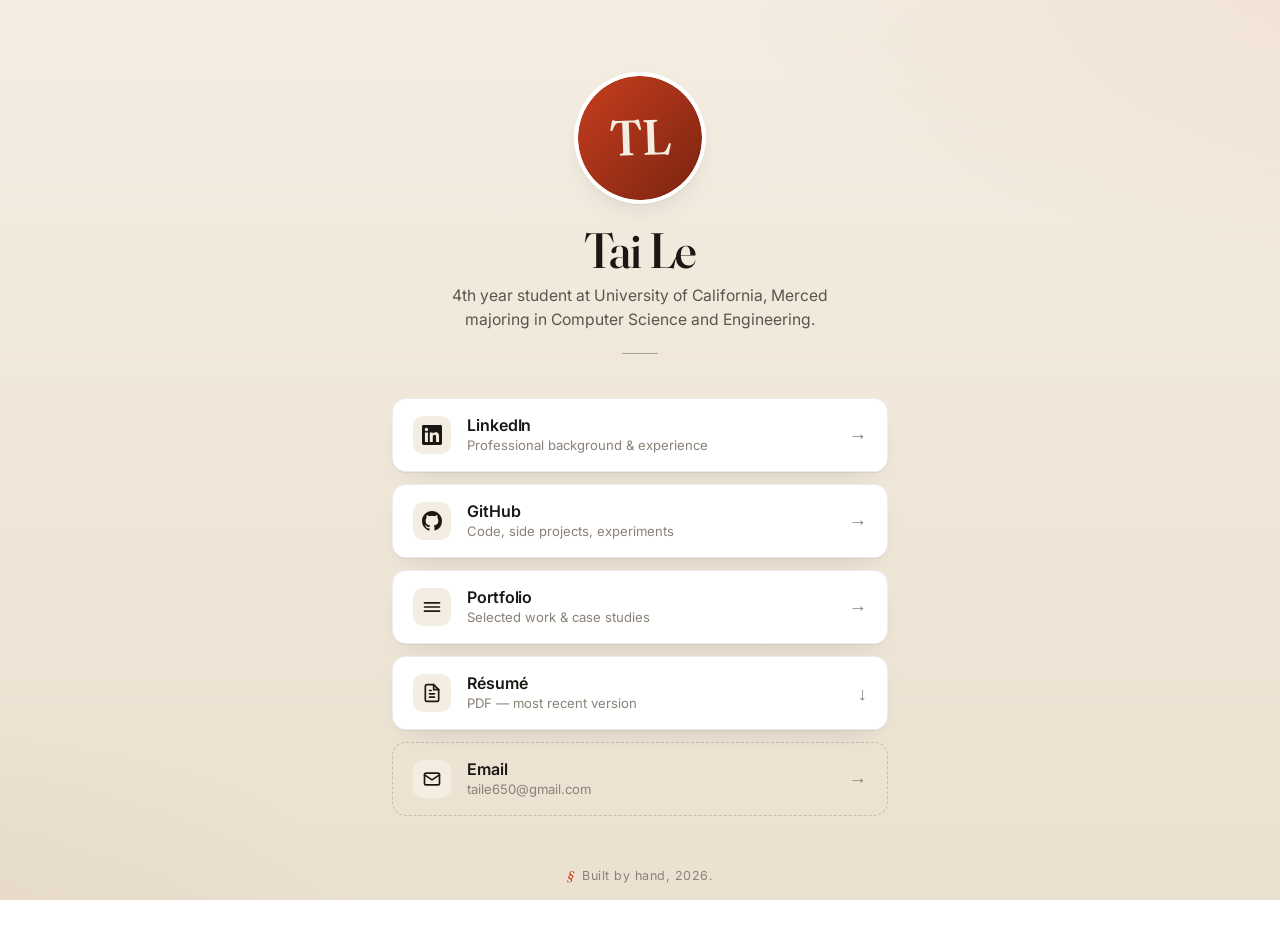
==== index.html @ edf8355c "Initial commit" ====
<!doctype html>
<html lang="en">
  <head>
    <meta charset="utf-8" />
    <meta name="viewport" content="width=device-width, initial-scale=1, viewport-fit=cover" />
    <meta name="theme-color" content="#f4ede2" />
    <title>Tai Le — Links</title>
    <meta name="description" content="Tai Le's links: portfolio, GitHub, LinkedIn, and résumé." />

    <link rel="preconnect" href="https://fonts.googleapis.com" />
    <link rel="preconnect" href="https://fonts.gstatic.com" crossorigin />
    <link
      href="https://fonts.googleapis.com/css2?family=Fraunces:opsz,wght@9..144,400;9..144,500;9..144,700&family=Inter:wght@400;500;600&display=swap"
      rel="stylesheet"
    />

    <link rel="stylesheet" href="styles.css" />
  </head>
  <body>
    <a class="skip-link" href="#links">Skip to links</a>

    <main class="page">
      <header class="profile" aria-labelledby="name">
        <div class="avatar" role="img" aria-label="Profile picture of Tai Le">
          <!-- Swap this SVG for an <img src="profile.jpg" alt="..." /> to use your own photo. -->
          <svg viewBox="0 0 120 120" xmlns="http://www.w3.org/2000/svg" aria-hidden="true">
            <defs>
              <linearGradient id="avatar-bg" x1="0" y1="0" x2="1" y2="1">
                <stop offset="0%" stop-color="#c73e1d" />
                <stop offset="100%" stop-color="#7a2412" />
              </linearGradient>
            </defs>
            <rect width="120" height="120" rx="60" fill="url(#avatar-bg)" />
            <text
              x="50%"
              y="54%"
              text-anchor="middle"
              dominant-baseline="middle"
              font-family="Fraunces, serif"
              font-size="48"
              font-weight="500"
              fill="#f4ede2"
              letter-spacing="-1"
            >
              TL
            </text>
          </svg>
        </div>

        <h1 id="name" class="name">Tai Le</h1>
        <p class="bio">
          4th year student at University of California, Merced majoring in Computer Science and Engineering.
        </p>
      </header>

      <nav id="links" class="links" aria-label="Personal links">
        <a class="link" href="https://www.linkedin.com/in/" target="_blank" rel="noopener noreferrer">
          <span class="link__icon" aria-hidden="true">
            <svg viewBox="0 0 24 24" fill="currentColor">
              <path d="M20.45 20.45h-3.55v-5.57c0-1.33-.03-3.04-1.85-3.04-1.85 0-2.14 1.45-2.14 2.94v5.67H9.36V9h3.41v1.56h.05c.47-.9 1.64-1.85 3.37-1.85 3.6 0 4.27 2.37 4.27 5.45v6.29zM5.34 7.43a2.06 2.06 0 11-.01-4.12 2.06 2.06 0 01.01 4.12zM7.12 20.45H3.56V9h3.56v11.45zM22.22 0H1.77C.79 0 0 .77 0 1.72v20.56C0 23.23.79 24 1.77 24h20.45c.98 0 1.78-.77 1.78-1.72V1.72C24 .77 23.2 0 22.22 0z" />
            </svg>
          </span>
          <span class="link__body">
            <span class="link__title">LinkedIn</span>
            <span class="link__desc">Professional background &amp; experience</span>
          </span>
          <span class="link__arrow" aria-hidden="true">→</span>
        </a>

        <a class="link" href="https://github.com/Tai-Le650" target="_blank" rel="noopener noreferrer">
          <span class="link__icon" aria-hidden="true">
            <svg viewBox="0 0 24 24" fill="currentColor">
              <path
                fill-rule="evenodd"
                clip-rule="evenodd"
                d="M12 0C5.37 0 0 5.37 0 12c0 5.3 3.44 9.8 8.21 11.39.6.11.82-.26.82-.58 0-.29-.01-1.04-.02-2.04-3.34.73-4.04-1.61-4.04-1.61-.55-1.38-1.33-1.75-1.33-1.75-1.09-.74.08-.73.08-.73 1.2.09 1.84 1.24 1.84 1.24 1.07 1.83 2.81 1.3 3.49.99.11-.78.42-1.3.76-1.6-2.66-.3-5.47-1.33-5.47-5.93 0-1.31.47-2.38 1.24-3.22-.12-.3-.54-1.52.12-3.18 0 0 1-.32 3.3 1.23a11.5 11.5 0 016 0c2.28-1.55 3.29-1.23 3.29-1.23.66 1.66.24 2.88.12 3.18.77.84 1.23 1.91 1.23 3.22 0 4.61-2.81 5.62-5.49 5.92.43.37.82 1.1.82 2.22 0 1.6-.02 2.89-.02 3.29 0 .32.22.7.83.58A12 12 0 0024 12c0-6.63-5.37-12-12-12z"
              />
            </svg>
          </span>
          <span class="link__body">
            <span class="link__title">GitHub</span>
            <span class="link__desc">Code, side projects, experiments</span>
          </span>
          <span class="link__arrow" aria-hidden="true">→</span>
        </a>

        <a class="link" href="portfolio.html">
          <span class="link__icon" aria-hidden="true">
            <svg viewBox="0 0 24 24" fill="none" stroke="currentColor" stroke-width="2" stroke-linecap="round" stroke-linejoin="round">
              <path d="M3 7h18M3 12h18M3 17h18" />
            </svg>
          </span>
          <span class="link__body">
            <span class="link__title">Portfolio</span>
            <span class="link__desc">Selected work &amp; case studies</span>
          </span>
          <span class="link__arrow" aria-hidden="true">→</span>
        </a>

        <a class="link" href="resume.pdf" target="_blank" rel="noopener noreferrer">
          <span class="link__icon" aria-hidden="true">
            <svg viewBox="0 0 24 24" fill="none" stroke="currentColor" stroke-width="2" stroke-linecap="round" stroke-linejoin="round">
              <path d="M14 2H6a2 2 0 0 0-2 2v16a2 2 0 0 0 2 2h12a2 2 0 0 0 2-2V8z" />
              <path d="M14 2v6h6" />
              <path d="M9 13h6M9 17h6M9 9h2" />
            </svg>
          </span>
          <span class="link__body">
            <span class="link__title">Résumé</span>
            <span class="link__desc">PDF — most recent version</span>
          </span>
          <span class="link__arrow" aria-hidden="true">↓</span>
        </a>

        <a class="link link--ghost" href="mailto:tle271@ucmerced.edu">
          <span class="link__icon" aria-hidden="true">
            <svg viewBox="0 0 24 24" fill="none" stroke="currentColor" stroke-width="2" stroke-linecap="round" stroke-linejoin="round">
              <rect x="3" y="5" width="18" height="14" rx="2" />
              <path d="m3 7 9 6 9-6" />
            </svg>
          </span>
          <span class="link__body">
            <span class="link__title">Email</span>
            <span class="link__desc">taile650@gmail.com</span>
          </span>
          <span class="link__arrow" aria-hidden="true">→</span>
        </a>
      </nav>

      <footer class="footer">
        <p>
          <span class="footer__mark">&sect;</span>
          Built by hand, <span id="year">2026</span>.
        </p>
      </footer>
    </main>

    <script>
      document.getElementById('year').textContent = new Date().getFullYear();
    </script>
  </body>
</html>
---- styles.css ----
/* ---------- Tokens ---------- */
:root {
  --bg: #f4ede2;
  --bg-deep: #ebe1d0;
  --ink: #1a1714;
  --ink-soft: #5c544c;
  --ink-muted: #8a8278;
  --paper: #ffffff;
  --rule: #1a1714;
  --accent: #c73e1d;
  --accent-deep: #7a2412;

  --radius: 14px;
  --radius-lg: 22px;
  --shadow-soft: 0 1px 0 rgba(26, 23, 20, 0.06), 0 10px 30px -18px rgba(26, 23, 20, 0.25);
  --shadow-lift: 0 2px 0 rgba(26, 23, 20, 0.08), 0 22px 40px -22px rgba(26, 23, 20, 0.35);

  --font-serif: "Fraunces", "Iowan Old Style", Georgia, serif;
  --font-sans: "Inter", -apple-system, BlinkMacSystemFont, "Segoe UI", Roboto, sans-serif;
}

/* ---------- Reset-ish ---------- */
*,
*::before,
*::after {
  box-sizing: border-box;
}

html,
body {
  margin: 0;
  padding: 0;
}

body {
  min-height: 100svh;
  font-family: var(--font-sans);
  color: var(--ink);
  background:
    radial-gradient(1200px 600px at 110% -10%, rgba(199, 62, 29, 0.08), transparent 60%),
    radial-gradient(900px 500px at -10% 110%, rgba(122, 36, 18, 0.06), transparent 60%),
    linear-gradient(180deg, var(--bg) 0%, var(--bg-deep) 100%);
  background-attachment: fixed;
  -webkit-font-smoothing: antialiased;
  -moz-osx-font-smoothing: grayscale;
  text-rendering: optimizeLegibility;
}

a {
  color: inherit;
  text-decoration: none;
}

/* ---------- Skip link ---------- */
.skip-link {
  position: absolute;
  top: -40px;
  left: 1rem;
  background: var(--ink);
  color: var(--bg);
  padding: 0.5rem 0.75rem;
  border-radius: 6px;
  font-size: 0.85rem;
  z-index: 100;
}
.skip-link:focus {
  top: 0.75rem;
}

/* ---------- Page ---------- */
.page {
  width: 100%;
  max-width: 520px;
  margin: 0 auto;
  padding: clamp(2rem, 6vw, 3.5rem) clamp(1.25rem, 5vw, 2rem) 3rem;
  display: flex;
  flex-direction: column;
  gap: clamp(1.75rem, 4vw, 2.5rem);
}

/* ---------- Profile ---------- */
.profile {
  text-align: center;
  display: flex;
  flex-direction: column;
  align-items: center;
  gap: 0.5rem;
}

.avatar {
  width: clamp(108px, 28vw, 132px);
  aspect-ratio: 1;
  border-radius: 50%;
  overflow: hidden;
  background: var(--paper);
  padding: 4px;
  box-shadow: var(--shadow-soft);
  transform: rotate(-2deg);
  transition: transform 240ms ease;
}
.avatar:hover {
  transform: rotate(0deg) scale(1.03);
}
.avatar svg,
.avatar img {
  width: 100%;
  height: 100%;
  border-radius: 50%;
  display: block;
  object-fit: cover;
}

.name {
  font-family: var(--font-serif);
  font-weight: 500;
  font-size: clamp(2.25rem, 7vw, 2.9rem);
  letter-spacing: -0.02em;
  line-height: 1.05;
  margin: 0.75rem 0 0;
  font-variation-settings: "opsz" 96;
}

.handle {
  font-family: var(--font-sans);
  font-size: 0.85rem;
  letter-spacing: 0.04em;
  text-transform: lowercase;
  color: var(--ink-muted);
  margin: 0.15rem 0 0.4rem;
}

.bio {
  font-size: 0.98rem;
  line-height: 1.55;
  color: var(--ink-soft);
  max-width: 38ch;
  margin: 0;
}

/* Small editorial rule under profile */
.profile::after {
  content: "";
  display: block;
  width: 36px;
  height: 1px;
  background: var(--rule);
  opacity: 0.35;
  margin-top: 0.75rem;
}

/* ---------- Links ---------- */
.links {
  display: flex;
  flex-direction: column;
  gap: 0.75rem;
}

.link {
  position: relative;
  display: grid;
  grid-template-columns: auto 1fr auto;
  align-items: center;
  gap: 1rem;
  padding: 0.95rem 1.1rem;
  background: var(--paper);
  border: 1px solid rgba(26, 23, 20, 0.08);
  border-radius: var(--radius);
  box-shadow: var(--shadow-soft);
  color: var(--ink);
  transition:
    transform 180ms ease,
    box-shadow 220ms ease,
    border-color 220ms ease,
    background-color 220ms ease;
  will-change: transform;
}

.link:hover,
.link:focus-visible {
  transform: translateY(-2px);
  box-shadow: var(--shadow-lift);
  border-color: rgba(199, 62, 29, 0.35);
}

.link:focus-visible {
  outline: 2px solid var(--accent);
  outline-offset: 3px;
}

.link:active {
  transform: translateY(0);
}

.link__icon {
  width: 38px;
  height: 38px;
  display: inline-flex;
  align-items: center;
  justify-content: center;
  border-radius: 10px;
  background: var(--bg);
  color: var(--ink);
  flex-shrink: 0;
}
.link__icon svg {
  width: 20px;
  height: 20px;
}

.link__body {
  display: flex;
  flex-direction: column;
  gap: 0.1rem;
  min-width: 0;
}

.link__title {
  font-family: var(--font-sans);
  font-weight: 600;
  font-size: 1rem;
  letter-spacing: -0.005em;
  line-height: 1.2;
}

.link__desc {
  font-size: 0.82rem;
  color: var(--ink-muted);
  line-height: 1.35;
  overflow: hidden;
  text-overflow: ellipsis;
  white-space: nowrap;
}

.link__arrow {
  font-family: var(--font-serif);
  font-size: 1.15rem;
  color: var(--ink-muted);
  transition: transform 220ms ease, color 220ms ease;
  padding-left: 0.25rem;
}

.link:hover .link__arrow,
.link:focus-visible .link__arrow {
  color: var(--accent);
  transform: translateX(3px);
}

/* Ghost variant for the email link — flatter, less prominent */
.link--ghost {
  background: transparent;
  box-shadow: none;
  border: 1px dashed rgba(26, 23, 20, 0.18);
}
.link--ghost:hover,
.link--ghost:focus-visible {
  background: var(--paper);
  border-style: solid;
}

/* ---------- Footer ---------- */
.footer {
  text-align: center;
  font-size: 0.78rem;
  color: var(--ink-muted);
  letter-spacing: 0.04em;
  margin-top: 0.5rem;
}
.footer p {
  margin: 0;
}
.footer__mark {
  font-family: var(--font-serif);
  font-style: italic;
  color: var(--accent);
  margin-right: 0.25rem;
}

/* ---------- Responsive bumps ---------- */
@media (min-width: 720px) {
  .page {
    padding-top: 4.5rem;
    gap: 2.75rem;
  }
  .link {
    padding: 1.05rem 1.25rem;
  }
}

@media (min-width: 1024px) {
  .page {
    max-width: 560px;
  }
  .name {
    font-size: 3.1rem;
  }
}

/* ---------- Motion preferences ---------- */
@media (prefers-reduced-motion: reduce) {
  *,
  *::before,
  *::after {
    transition: none !important;
    animation: none !important;
  }
  .avatar {
    transform: none;
  }
}

/* ---------- Dark mode ---------- */
@media (prefers-color-scheme: dark) {
  :root {
    --bg: #14110e;
    --bg-deep: #0d0b09;
    --ink: #f4ede2;
    --ink-soft: #c8bdaf;
    --ink-muted: #8a8278;
    --paper: #1f1b17;
    --rule: #f4ede2;
    --accent: #e85a3a;
    --accent-deep: #c73e1d;
    --shadow-soft: 0 1px 0 rgba(0, 0, 0, 0.4), 0 10px 30px -18px rgba(0, 0, 0, 0.7);
    --shadow-lift: 0 2px 0 rgba(0, 0, 0, 0.5), 0 22px 40px -22px rgba(0, 0, 0, 0.8);
  }
  .link {
    border-color: rgba(244, 237, 226, 0.08);
  }
  .link:hover,
  .link:focus-visible {
    border-color: rgba(232, 90, 58, 0.45);
  }
  .link__icon {
    background: rgba(244, 237, 226, 0.06);
  }
  .link--ghost {
    border-color: rgba(244, 237, 226, 0.18);
  }
}
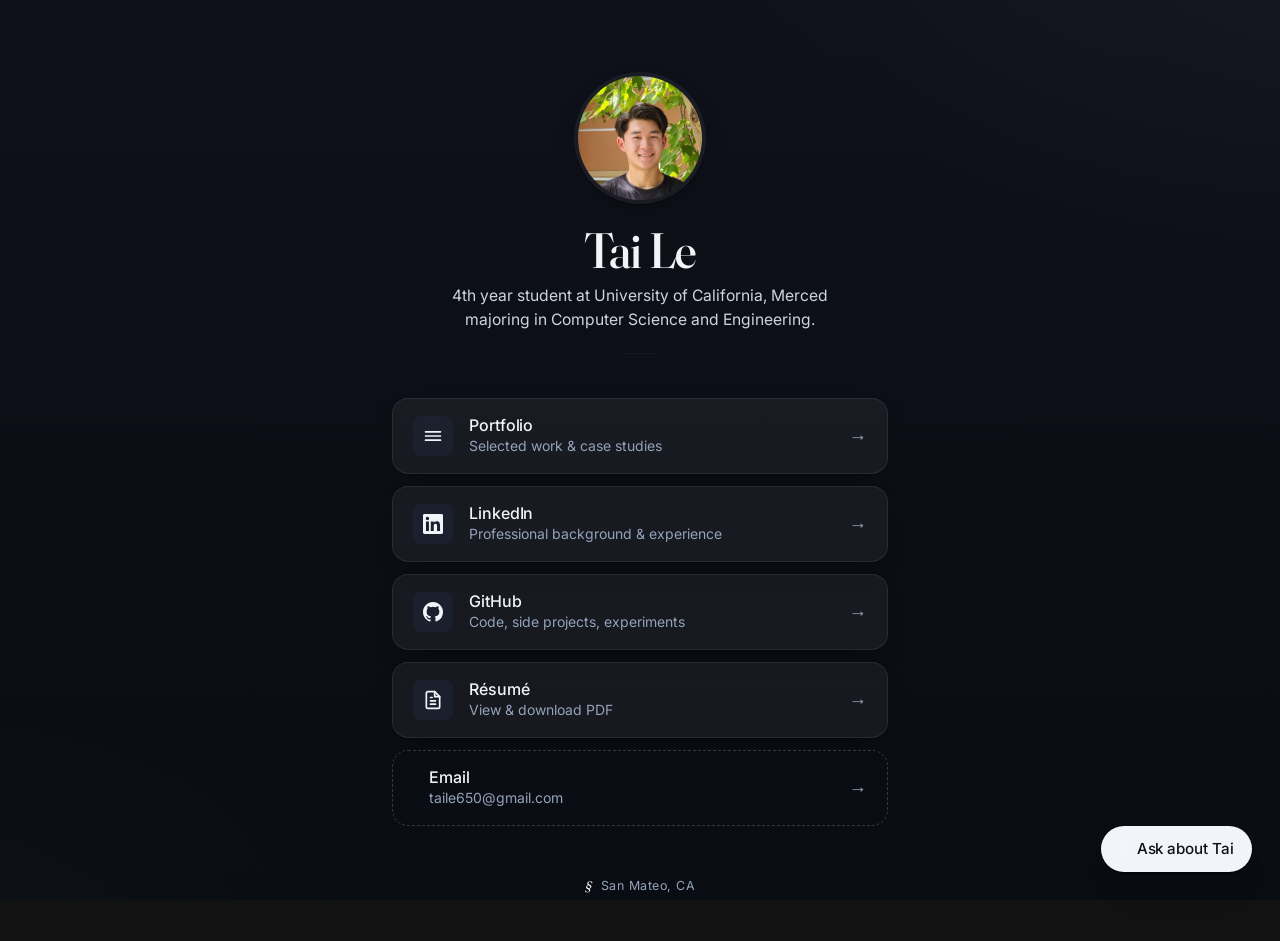
==== commit e5268c61: "Working code" ====
--- a/index.html
+++ b/index.html
@@ -3,7 +3,8 @@
   <head>
     <meta charset="utf-8" />
     <meta name="viewport" content="width=device-width, initial-scale=1, viewport-fit=cover" />
-    <meta name="theme-color" content="#f4ede2" />
+    <meta name="theme-color" content="#0F111A" />
+    <meta name="color-scheme" content="dark" />
     <title>Tai Le — Links</title>
     <meta name="description" content="Tai Le's links: portfolio, GitHub, LinkedIn, and résumé." />
 
@@ -15,36 +16,15 @@
     />
 
     <link rel="stylesheet" href="styles.css" />
+    <link rel="stylesheet" href="ai-helper.css" />
   </head>
-  <body>
+  <body class="links-page">
     <a class="skip-link" href="#links">Skip to links</a>
 
     <main class="page">
       <header class="profile" aria-labelledby="name">
-        <div class="avatar" role="img" aria-label="Profile picture of Tai Le">
-          <!-- Swap this SVG for an <img src="profile.jpg" alt="..." /> to use your own photo. -->
-          <svg viewBox="0 0 120 120" xmlns="http://www.w3.org/2000/svg" aria-hidden="true">
-            <defs>
-              <linearGradient id="avatar-bg" x1="0" y1="0" x2="1" y2="1">
-                <stop offset="0%" stop-color="#c73e1d" />
-                <stop offset="100%" stop-color="#7a2412" />
-              </linearGradient>
-            </defs>
-            <rect width="120" height="120" rx="60" fill="url(#avatar-bg)" />
-            <text
-              x="50%"
-              y="54%"
-              text-anchor="middle"
-              dominant-baseline="middle"
-              font-family="Fraunces, serif"
-              font-size="48"
-              font-weight="500"
-              fill="#f4ede2"
-              letter-spacing="-1"
-            >
-              TL
-            </text>
-          </svg>
+        <div class="avatar">
+          <img src="resume%20headshot(1).jpg" alt="Profile picture of Tai Le" />
         </div>
 
         <h1 id="name" class="name">Tai Le</h1>
@@ -54,6 +34,19 @@
       </header>
 
       <nav id="links" class="links" aria-label="Personal links">
+        <a class="link" href="portfolio.html">
+          <span class="link__icon" aria-hidden="true">
+            <svg viewBox="0 0 24 24" fill="none" stroke="currentColor" stroke-width="2" stroke-linecap="round" stroke-linejoin="round">
+              <path d="M3 7h18M3 12h18M3 17h18" />
+            </svg>
+          </span>
+          <span class="link__body">
+            <span class="link__title">Portfolio</span>
+            <span class="link__desc">Selected work &amp; case studies</span>
+          </span>
+          <span class="link__arrow" aria-hidden="true">→</span>
+        </a>
+
         <a class="link" href="https://www.linkedin.com/in/" target="_blank" rel="noopener noreferrer">
           <span class="link__icon" aria-hidden="true">
             <svg viewBox="0 0 24 24" fill="currentColor">
@@ -84,20 +77,9 @@
           <span class="link__arrow" aria-hidden="true">→</span>
         </a>
 
-        <a class="link" href="portfolio.html">
-          <span class="link__icon" aria-hidden="true">
-            <svg viewBox="0 0 24 24" fill="none" stroke="currentColor" stroke-width="2" stroke-linecap="round" stroke-linejoin="round">
-              <path d="M3 7h18M3 12h18M3 17h18" />
-            </svg>
-          </span>
-          <span class="link__body">
-            <span class="link__title">Portfolio</span>
-            <span class="link__desc">Selected work &amp; case studies</span>
-          </span>
-          <span class="link__arrow" aria-hidden="true">→</span>
-        </a>
 
-        <a class="link" href="resume.pdf" target="_blank" rel="noopener noreferrer">
+
+        <a class="link" href="resume.html">
           <span class="link__icon" aria-hidden="true">
             <svg viewBox="0 0 24 24" fill="none" stroke="currentColor" stroke-width="2" stroke-linecap="round" stroke-linejoin="round">
               <path d="M14 2H6a2 2 0 0 0-2 2v16a2 2 0 0 0 2 2h12a2 2 0 0 0 2-2V8z" />
@@ -107,12 +89,12 @@
           </span>
           <span class="link__body">
             <span class="link__title">Résumé</span>
-            <span class="link__desc">PDF — most recent version</span>
+            <span class="link__desc">View &amp; download PDF</span>
           </span>
-          <span class="link__arrow" aria-hidden="true">↓</span>
+          <span class="link__arrow" aria-hidden="true">→</span>
         </a>
 
-        <a class="link link--ghost" href="mailto:tle271@ucmerced.edu">
+        <a class="link link--ghost" href="mailto:taile650@gmail.com>
           <span class="link__icon" aria-hidden="true">
             <svg viewBox="0 0 24 24" fill="none" stroke="currentColor" stroke-width="2" stroke-linecap="round" stroke-linejoin="round">
               <rect x="3" y="5" width="18" height="14" rx="2" />
@@ -130,13 +112,17 @@
       <footer class="footer">
         <p>
           <span class="footer__mark">&sect;</span>
-          Built by hand, <span id="year">2026</span>.
+          San Mateo, CA
         </p>
       </footer>
     </main>
 
     <script>
-      document.getElementById('year').textContent = new Date().getFullYear();
+      var yearEl = document.getElementById('year');
+      if (yearEl) yearEl.textContent = new Date().getFullYear();
     </script>
+
+    <script defer src="profile-data.js"></script>
+    <script defer src="ai-helper.js"></script>
   </body>
 </html>
--- a/styles.css
+++ b/styles.css
@@ -1,19 +1,21 @@
 /* ---------- Tokens ---------- */
 :root {
-  --bg: #f4ede2;
-  --bg-deep: #ebe1d0;
-  --ink: #1a1714;
-  --ink-soft: #5c544c;
-  --ink-muted: #8a8278;
-  --paper: #ffffff;
-  --rule: #1a1714;
-  --accent: #c73e1d;
-  --accent-deep: #7a2412;
-
-  --radius: 14px;
-  --radius-lg: 22px;
-  --shadow-soft: 0 1px 0 rgba(26, 23, 20, 0.06), 0 10px 30px -18px rgba(26, 23, 20, 0.25);
-  --shadow-lift: 0 2px 0 rgba(26, 23, 20, 0.08), 0 22px 40px -22px rgba(26, 23, 20, 0.35);
+  color-scheme: dark;
+
+  --bg: #0F111A;
+  --bg-deep: #0A0C13;
+  --ink: #F1F5F9;
+  --ink-soft: #CBD5E1;
+  --ink-muted: #94A3B8;
+  --paper: rgba(255, 255, 255, 0.05);
+  --rule: rgba(241, 245, 249, 0.12);
+  --accent: #F1F5F9;
+  --accent-deep: #CBD5E1;
+
+  --radius: 16px;
+  --radius-lg: 24px;
+  --shadow-soft: 0 1px 0 rgba(0, 0, 0, 0.4), 0 10px 30px -18px rgba(0, 0, 0, 0.7);
+  --shadow-lift: 0 2px 0 rgba(0, 0, 0, 0.5), 0 22px 40px -22px rgba(0, 0, 0, 0.85);
 
   --font-serif: "Fraunces", "Iowan Old Style", Georgia, serif;
   --font-sans: "Inter", -apple-system, BlinkMacSystemFont, "Segoe UI", Roboto, sans-serif;
@@ -37,13 +39,29 @@
   font-family: var(--font-sans);
   color: var(--ink);
   background:
-    radial-gradient(1200px 600px at 110% -10%, rgba(199, 62, 29, 0.08), transparent 60%),
-    radial-gradient(900px 500px at -10% 110%, rgba(122, 36, 18, 0.06), transparent 60%),
+    radial-gradient(1200px 600px at 110% -10%, rgba(255, 255, 255, 0.04), transparent 60%),
+    radial-gradient(900px 500px at -10% 110%, rgba(255, 255, 255, 0.025), transparent 60%),
     linear-gradient(180deg, var(--bg) 0%, var(--bg-deep) 100%);
   background-attachment: fixed;
   -webkit-font-smoothing: antialiased;
   -moz-osx-font-smoothing: grayscale;
   text-rendering: optimizeLegibility;
+}
+
+/* ---------- Scrollbar ---------- */
+::-webkit-scrollbar {
+  width: 10px;
+  height: 10px;
+}
+::-webkit-scrollbar-track {
+  background: var(--bg);
+}
+::-webkit-scrollbar-thumb {
+  background: rgba(255, 255, 255, 0.15);
+  border-radius: 10px;
+}
+::-webkit-scrollbar-thumb:hover {
+  background: rgba(255, 255, 255, 0.25);
 }
 
 a {
@@ -161,25 +179,22 @@
   grid-template-columns: auto 1fr auto;
   align-items: center;
   gap: 1rem;
-  padding: 0.95rem 1.1rem;
+  padding: 1rem;
   background: var(--paper);
-  border: 1px solid rgba(26, 23, 20, 0.08);
+  border: 1px solid rgba(255, 255, 255, 0.08);
   border-radius: var(--radius);
   box-shadow: var(--shadow-soft);
   color: var(--ink);
-  transition:
-    transform 180ms ease,
-    box-shadow 220ms ease,
-    border-color 220ms ease,
-    background-color 220ms ease;
+  transition: all 300ms ease-in-out;
   will-change: transform;
 }
 
 .link:hover,
 .link:focus-visible {
-  transform: translateY(-2px);
+  background: #1E293B;
+  border-color: #475569;
   box-shadow: var(--shadow-lift);
-  border-color: rgba(199, 62, 29, 0.35);
+  transform: scale(1.02);
 }
 
 .link:focus-visible {
@@ -188,17 +203,17 @@
 }
 
 .link:active {
-  transform: translateY(0);
+  transform: scale(1);
 }
 
 .link__icon {
-  width: 38px;
-  height: 38px;
+  width: 40px;
+  height: 40px;
   display: inline-flex;
   align-items: center;
   justify-content: center;
-  border-radius: 10px;
-  background: var(--bg);
+  border-radius: 8px;
+  background: rgba(30, 41, 59, 0.5);
   color: var(--ink);
   flex-shrink: 0;
 }
@@ -210,20 +225,21 @@
 .link__body {
   display: flex;
   flex-direction: column;
-  gap: 0.1rem;
+  gap: 0.15rem;
   min-width: 0;
 }
 
 .link__title {
   font-family: var(--font-sans);
-  font-weight: 600;
+  font-weight: 500;
   font-size: 1rem;
   letter-spacing: -0.005em;
   line-height: 1.2;
+  color: var(--ink);
 }
 
 .link__desc {
-  font-size: 0.82rem;
+  font-size: 0.875rem;
   color: var(--ink-muted);
   line-height: 1.35;
   overflow: hidden;
@@ -249,12 +265,91 @@
 .link--ghost {
   background: transparent;
   box-shadow: none;
-  border: 1px dashed rgba(26, 23, 20, 0.18);
+  border: 1px dashed rgba(255, 255, 255, 0.18);
 }
 .link--ghost:hover,
 .link--ghost:focus-visible {
   background: var(--paper);
   border-style: solid;
+}
+
+/* ---------- Index-only hover animations ---------- */
+/* Scoped to body.links-page so portfolio/resume pages stay untouched. */
+.links-page .link {
+  overflow: hidden;
+  isolation: isolate;
+}
+
+/* Shimmer: a soft diagonal highlight sweeps across the card on hover.
+   Uses a keyframe (not a transition) so the un-hover doesn't play in reverse. */
+.links-page .link::before {
+  content: "";
+  position: absolute;
+  top: 0;
+  left: -120%;
+  width: 60%;
+  height: 100%;
+  background: linear-gradient(
+    110deg,
+    transparent 0%,
+    rgba(255, 255, 255, 0.10) 50%,
+    transparent 100%
+  );
+  transform: skewX(-20deg);
+  pointer-events: none;
+  z-index: 1;
+}
+.links-page .link:hover::before,
+.links-page .link:focus-visible::before {
+  animation: link-shimmer 900ms ease;
+}
+@keyframes link-shimmer {
+  to {
+    left: 130%;
+  }
+}
+
+/* Keep card content above the shimmer overlay. */
+.links-page .link__icon,
+.links-page .link__body,
+.links-page .link__arrow {
+  position: relative;
+  z-index: 2;
+}
+
+/* Icon container — brightens and scales tactilely on hover. */
+.links-page .link__icon {
+  transition:
+    background-color 300ms ease-in-out,
+    transform 300ms ease-in-out;
+}
+.links-page .link:hover .link__icon,
+.links-page .link:focus-visible .link__icon {
+  background: rgba(241, 245, 249, 0.14);
+  transform: scale(1.08);
+}
+
+/* Icon SVG — subtle inner pop. */
+.links-page .link__icon svg {
+  transition: transform 300ms ease;
+}
+.links-page .link:hover .link__icon svg,
+.links-page .link:focus-visible .link__icon svg {
+  transform: scale(1.08);
+}
+
+/* Outer slate halo layered on top of the existing lift shadow. */
+.links-page .link:hover,
+.links-page .link:focus-visible {
+  box-shadow:
+    var(--shadow-lift),
+    0 0 32px -8px rgba(241, 245, 249, 0.14);
+}
+
+/* Arrow — give it a touch more travel and brightness on hover than the base rule. */
+.links-page .link:hover .link__arrow,
+.links-page .link:focus-visible .link__arrow {
+  transform: translateX(5px);
 }
 
 /* ---------- Footer ---------- */
@@ -308,32 +403,3 @@
   }
 }
 
-/* ---------- Dark mode ---------- */
-@media (prefers-color-scheme: dark) {
-  :root {
-    --bg: #14110e;
-    --bg-deep: #0d0b09;
-    --ink: #f4ede2;
-    --ink-soft: #c8bdaf;
-    --ink-muted: #8a8278;
-    --paper: #1f1b17;
-    --rule: #f4ede2;
-    --accent: #e85a3a;
-    --accent-deep: #c73e1d;
-    --shadow-soft: 0 1px 0 rgba(0, 0, 0, 0.4), 0 10px 30px -18px rgba(0, 0, 0, 0.7);
-    --shadow-lift: 0 2px 0 rgba(0, 0, 0, 0.5), 0 22px 40px -22px rgba(0, 0, 0, 0.8);
-  }
-  .link {
-    border-color: rgba(244, 237, 226, 0.08);
-  }
-  .link:hover,
-  .link:focus-visible {
-    border-color: rgba(232, 90, 58, 0.45);
-  }
-  .link__icon {
-    background: rgba(244, 237, 226, 0.06);
-  }
-  .link--ghost {
-    border-color: rgba(244, 237, 226, 0.18);
-  }
-}
--- a/ai-helper.css
+++ b/ai-helper.css
@@ -0,0 +1,478 @@
+/* ====================================================================
+   AI Helper — floating chat widget
+   Uses tokens from styles.css (--bg, --ink, --accent, --paper, etc.)
+   ==================================================================== */
+
+/* ---------- Floating action button ---------- */
+.ai-fab {
+  position: fixed;
+  right: clamp(1rem, 3vw, 1.75rem);
+  bottom: clamp(1rem, 3vw, 1.75rem);
+  z-index: 200;
+
+  display: inline-flex;
+  align-items: center;
+  gap: 0.55rem;
+  padding: 0.85rem 1.15rem;
+
+  font-family: var(--font-sans);
+  font-weight: 500;
+  font-size: 0.95rem;
+  letter-spacing: -0.005em;
+  color: var(--bg);
+  background: var(--ink);
+
+  border: none;
+  border-radius: 999px;
+  box-shadow: var(--shadow-lift);
+  cursor: pointer;
+
+  transition: transform 200ms ease, box-shadow 220ms ease, background-color 200ms ease;
+}
+
+.ai-fab:hover,
+.ai-fab:focus-visible {
+  transform: translateY(-2px);
+  background: var(--accent-deep);
+}
+
+.ai-fab:focus-visible {
+  outline: 2px solid var(--accent);
+  outline-offset: 3px;
+}
+
+.ai-fab:active {
+  transform: translateY(0);
+}
+
+.ai-fab__dot {
+  width: 8px;
+  height: 8px;
+  border-radius: 50%;
+  background: var(--accent);
+  box-shadow: 0 0 0 4px rgba(241, 245, 249, 0.18);
+  animation: ai-pulse 2.4s ease-in-out infinite;
+}
+
+@keyframes ai-pulse {
+  0%, 100% { box-shadow: 0 0 0 4px rgba(241, 245, 249, 0.18); }
+  50%      { box-shadow: 0 0 0 7px rgba(241, 245, 249, 0); }
+}
+
+.ai-fab[aria-expanded="true"] {
+  opacity: 0;
+  pointer-events: none;
+  transform: translateY(8px);
+}
+
+/* ---------- Panel ---------- */
+.ai-panel {
+  position: fixed;
+  right: clamp(1rem, 3vw, 1.75rem);
+  bottom: clamp(1rem, 3vw, 1.75rem);
+  z-index: 210;
+
+  width: min(420px, calc(100vw - 2rem));
+  max-height: min(680px, calc(100vh - 2rem));
+  display: flex;
+  flex-direction: column;
+
+  background: var(--bg);
+  border: 1px solid rgba(255, 255, 255, 0.1);
+  border-radius: var(--radius-lg);
+  box-shadow: var(--shadow-lift);
+
+  font-family: var(--font-sans);
+  color: var(--ink);
+  overflow: hidden;
+
+  transform: translateY(8px) scale(0.98);
+  opacity: 0;
+  transition: opacity 200ms ease, transform 200ms ease;
+}
+
+.ai-panel:not([hidden]) {
+  opacity: 1;
+  transform: translateY(0) scale(1);
+}
+
+.ai-panel[hidden] {
+  display: none;
+}
+
+/* ---------- Panel head ---------- */
+.ai-panel__head {
+  display: grid;
+  grid-template-columns: 1fr auto;
+  align-items: start;
+  gap: 0.5rem;
+  padding: 1rem 1.1rem 0.85rem;
+  border-bottom: 1px solid rgba(255, 255, 255, 0.08);
+  background: var(--paper);
+}
+
+.ai-panel__head h2 {
+  grid-column: 1;
+  margin: 0;
+  font-family: var(--font-serif);
+  font-weight: 500;
+  font-size: 1.2rem;
+  letter-spacing: -0.01em;
+  line-height: 1.15;
+}
+
+.ai-panel__sub {
+  grid-column: 1;
+  margin: 0.15rem 0 0;
+  font-size: 0.78rem;
+  color: var(--ink-muted);
+  letter-spacing: 0.01em;
+}
+
+.ai-panel__close {
+  grid-column: 2;
+  grid-row: 1 / span 2;
+  align-self: start;
+  width: 32px;
+  height: 32px;
+  border: none;
+  background: transparent;
+  color: var(--ink-soft);
+  font-size: 1.3rem;
+  line-height: 1;
+  border-radius: 8px;
+  cursor: pointer;
+  transition: background-color 180ms ease, color 180ms ease;
+}
+
+.ai-panel__close:hover,
+.ai-panel__close:focus-visible {
+  background: var(--bg);
+  color: var(--ink);
+}
+
+.ai-panel__close:focus-visible {
+  outline: 2px solid var(--accent);
+  outline-offset: 2px;
+}
+
+/* ---------- Log (scrollable message area) ---------- */
+.ai-panel__log {
+  flex: 1 1 auto;
+  min-height: 220px;
+  padding: 1rem 1.1rem 0.5rem;
+  overflow-y: auto;
+  display: flex;
+  flex-direction: column;
+  gap: 0.65rem;
+  scroll-behavior: smooth;
+}
+
+.ai-panel__log::-webkit-scrollbar { width: 10px; }
+.ai-panel__log::-webkit-scrollbar-track { background: transparent; }
+.ai-panel__log::-webkit-scrollbar-thumb {
+  background: rgba(255, 255, 255, 0.12);
+  border-radius: 999px;
+  border: 3px solid var(--bg);
+}
+
+/* ---------- Message bubbles ---------- */
+.ai-msg {
+  max-width: 88%;
+  padding: 0.7rem 0.9rem;
+  border-radius: 14px;
+  font-size: 0.93rem;
+  line-height: 1.45;
+  word-wrap: break-word;
+  transform: translateY(4px);
+  opacity: 0;
+  animation: ai-msg-in 220ms ease forwards;
+}
+
+@keyframes ai-msg-in {
+  to { transform: translateY(0); opacity: 1; }
+}
+
+.ai-msg p { margin: 0; }
+.ai-msg p + p { margin-top: 0.45rem; }
+.ai-msg ul {
+  margin: 0.35rem 0 0;
+  padding-left: 1.1rem;
+}
+.ai-msg ul li + li { margin-top: 0.3rem; }
+.ai-msg strong { font-weight: 600; }
+.ai-msg em { font-style: italic; color: var(--ink-soft); }
+.ai-msg a {
+  color: var(--accent-deep);
+  text-decoration: underline;
+  text-underline-offset: 2px;
+  text-decoration-thickness: 1px;
+}
+.ai-msg a:hover { color: var(--accent); }
+
+/* User bubble — right aligned, ink background */
+.ai-msg--user {
+  align-self: flex-end;
+  background: var(--ink);
+  color: var(--bg);
+  border-bottom-right-radius: 6px;
+}
+
+/* Bot bubble — left aligned, paper background, ruled border */
+.ai-msg--bot {
+  align-self: flex-start;
+  background: var(--paper);
+  color: var(--ink);
+  border: 1px solid rgba(255, 255, 255, 0.08);
+  border-bottom-left-radius: 6px;
+}
+
+/* Status bubble — italic, muted, transient */
+.ai-msg--status {
+  align-self: flex-start;
+  background: transparent;
+  border: 1px dashed rgba(255, 255, 255, 0.18);
+  color: var(--ink-soft);
+  font-style: italic;
+  font-size: 0.88rem;
+  display: inline-flex;
+  align-items: center;
+  gap: 0.5rem;
+  padding: 0.55rem 0.85rem;
+  border-bottom-left-radius: 6px;
+}
+
+.ai-msg--status .ai-status__text {
+  transition: opacity 120ms ease;
+}
+
+.ai-msg--status.is-fading .ai-status__text { opacity: 0; }
+
+/* Typing dots — appear inside status bubble at the end */
+.ai-typing {
+  display: inline-flex;
+  gap: 4px;
+  align-items: center;
+  height: 1em;
+}
+
+.ai-typing span {
+  width: 6px;
+  height: 6px;
+  border-radius: 50%;
+  background: var(--ink-soft);
+  animation: ai-bounce 1.1s ease-in-out infinite;
+}
+.ai-typing span:nth-child(2) { animation-delay: 0.15s; }
+.ai-typing span:nth-child(3) { animation-delay: 0.3s; }
+
+@keyframes ai-bounce {
+  0%, 60%, 100% { transform: translateY(0); opacity: 0.5; }
+  30%           { transform: translateY(-4px); opacity: 1; }
+}
+
+/* ---------- Citation footer inside bot bubbles ---------- */
+.ai-cite {
+  margin-top: 0.55rem;
+  padding-top: 0.4rem;
+  border-top: 1px dashed rgba(255, 255, 255, 0.18);
+  font-size: 0.76rem;
+  color: var(--ink-muted);
+  letter-spacing: 0.01em;
+  line-height: 1.4;
+}
+
+.ai-cite__arrow {
+  font-family: var(--font-serif);
+  margin-right: 0.25rem;
+  color: var(--accent);
+}
+
+.ai-cite a {
+  color: var(--ink-soft);
+  text-decoration: underline dotted;
+  text-underline-offset: 2px;
+}
+.ai-cite a:hover { color: var(--accent); }
+
+/* ---------- Action chips inside bot messages ---------- */
+.ai-actions {
+  display: flex;
+  flex-wrap: wrap;
+  gap: 0.4rem;
+  margin-top: 0.6rem;
+}
+
+.ai-action {
+  display: inline-flex;
+  align-items: center;
+  gap: 0.3rem;
+  padding: 0.32rem 0.7rem;
+  border: 1px solid rgba(255, 255, 255, 0.18);
+  border-radius: 999px;
+  background: var(--bg);
+  color: var(--ink);
+  font-family: var(--font-sans);
+  font-size: 0.8rem;
+  cursor: pointer;
+  transition: transform 160ms ease, border-color 180ms ease, background-color 180ms ease;
+}
+
+.ai-action:hover,
+.ai-action:focus-visible {
+  border-color: var(--accent);
+  background: var(--paper);
+  transform: translateY(-1px);
+}
+
+.ai-action:focus-visible {
+  outline: 2px solid var(--accent);
+  outline-offset: 2px;
+}
+
+/* ---------- Quick-action chips (seed row below log) ---------- */
+.ai-panel__chips {
+  display: flex;
+  flex-wrap: wrap;
+  gap: 0.4rem;
+  padding: 0.5rem 1.1rem 0.6rem;
+  border-top: 1px solid rgba(255, 255, 255, 0.06);
+  background: var(--bg);
+}
+
+.ai-chip {
+  display: inline-flex;
+  align-items: center;
+  padding: 0.4rem 0.75rem;
+  border: 1px solid rgba(255, 255, 255, 0.15);
+  border-radius: 999px;
+  background: var(--paper);
+  color: var(--ink);
+  font-family: var(--font-sans);
+  font-size: 0.8rem;
+  cursor: pointer;
+  transition: transform 160ms ease, border-color 180ms ease, color 180ms ease;
+}
+
+.ai-chip:hover,
+.ai-chip:focus-visible {
+  border-color: var(--accent);
+  color: var(--accent-deep);
+  transform: translateY(-1px);
+}
+
+.ai-chip:focus-visible {
+  outline: 2px solid var(--accent);
+  outline-offset: 2px;
+}
+
+/* ---------- Composer ---------- */
+.ai-panel__form {
+  display: grid;
+  grid-template-columns: 1fr auto;
+  gap: 0.5rem;
+  align-items: end;
+  padding: 0.75rem 1.1rem 0.95rem;
+  border-top: 1px solid rgba(255, 255, 255, 0.08);
+  background: var(--paper);
+}
+
+.ai-panel__form textarea {
+  font-family: var(--font-sans);
+  font-size: 0.95rem;
+  color: var(--ink);
+  background: var(--bg);
+  border: 1px solid rgba(255, 255, 255, 0.15);
+  border-radius: 12px;
+  padding: 0.55rem 0.75rem;
+  min-height: 2.5rem;
+  max-height: 8rem;
+  resize: none;
+  overflow-y: auto;
+  line-height: 1.4;
+  transition: border-color 180ms ease, box-shadow 180ms ease;
+}
+
+.ai-panel__form textarea::placeholder {
+  color: var(--ink-muted);
+}
+
+.ai-panel__form textarea:focus-visible {
+  outline: none;
+  border-color: var(--accent);
+  box-shadow: 0 0 0 3px rgba(241, 245, 249, 0.18);
+}
+
+.ai-panel__form .btn--primary {
+  display: inline-flex;
+  align-items: center;
+  justify-content: center;
+  padding: 0.55rem 1rem;
+  border: none;
+  border-radius: 999px;
+  background: var(--ink);
+  color: var(--bg);
+  font-family: var(--font-sans);
+  font-weight: 500;
+  font-size: 0.9rem;
+  cursor: pointer;
+  transition: transform 160ms ease, background-color 180ms ease;
+}
+
+.ai-panel__form .btn--primary:hover,
+.ai-panel__form .btn--primary:focus-visible {
+  background: var(--accent-deep);
+  transform: translateY(-1px);
+}
+
+.ai-panel__form .btn--primary:focus-visible {
+  outline: 2px solid var(--accent);
+  outline-offset: 2px;
+}
+
+.ai-panel__form .btn--primary:disabled {
+  opacity: 0.5;
+  cursor: not-allowed;
+  transform: none;
+}
+
+/* ---------- Visually hidden (accessible labels) ---------- */
+.visually-hidden {
+  position: absolute;
+  width: 1px; height: 1px;
+  padding: 0; margin: -1px;
+  overflow: hidden;
+  clip: rect(0, 0, 0, 0);
+  white-space: nowrap;
+  border: 0;
+}
+
+/* ---------- Responsive ---------- */
+@media (max-width: 480px) {
+  .ai-panel {
+    right: 0.75rem;
+    left: 0.75rem;
+    width: auto;
+    max-height: min(80vh, 600px);
+  }
+  .ai-fab {
+    right: 0.9rem;
+    bottom: 0.9rem;
+  }
+}
+
+/* ---------- Reduced motion ---------- */
+@media (prefers-reduced-motion: reduce) {
+  .ai-fab,
+  .ai-panel,
+  .ai-msg,
+  .ai-action,
+  .ai-chip,
+  .ai-fab__dot,
+  .ai-typing span {
+    animation: none !important;
+    transition: none !important;
+  }
+  .ai-msg { opacity: 1; transform: none; }
+}
+
